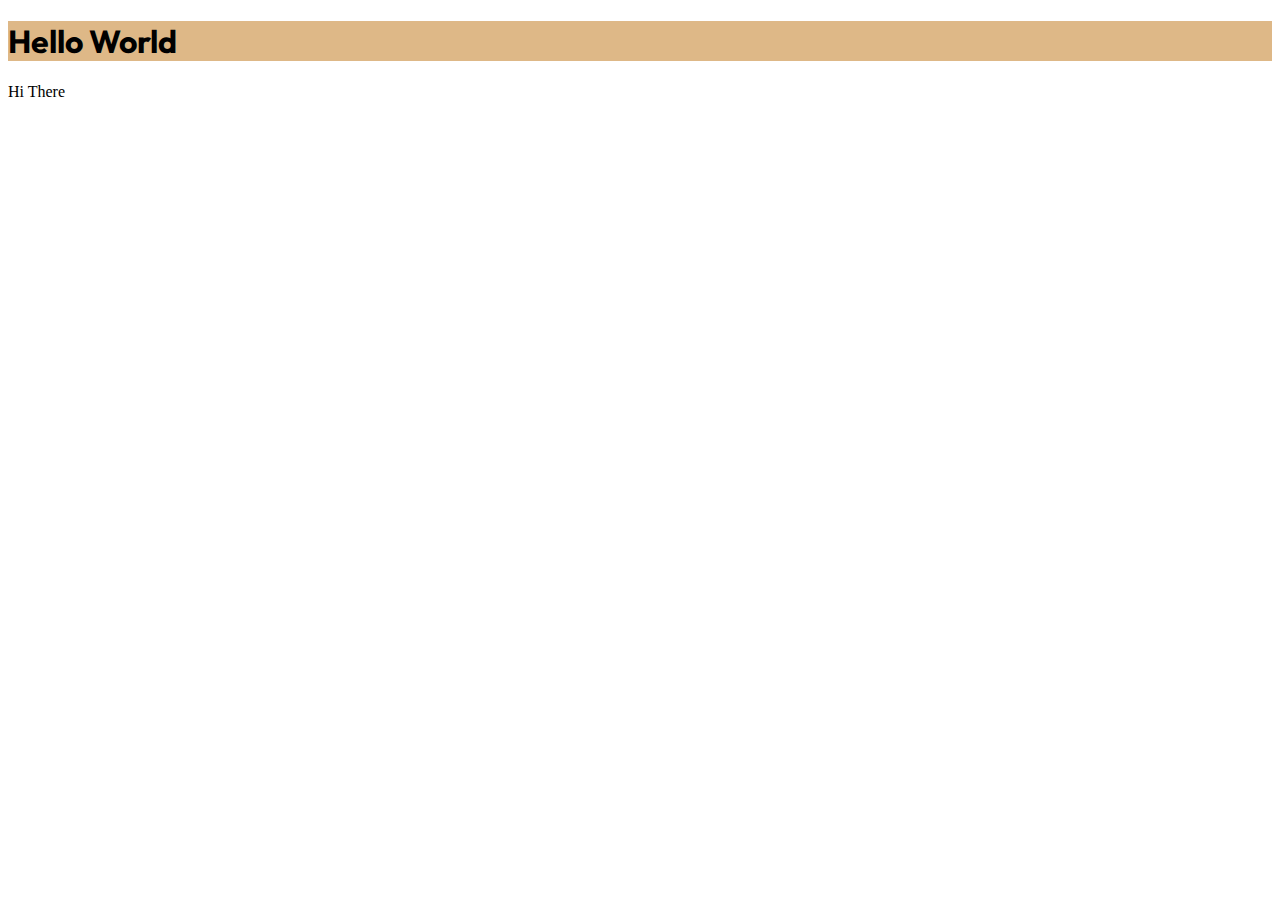
==== index.html @ afb4214e "added files" ====
<!DOCTYPE html>
<html lang="en">
  <head>
    <meta charset="UTF-8" />
    <meta http-equiv="X-UA-Compatible" content="IE=edge" />
    <meta name="viewport" content="width=device-width, initial-scale=1.0" />
    <!-- CSS only -->
    <link
      href="https://cdn.jsdelivr.net/npm/bootstrap@5.2.0/dist/css/bootstrap.min.css"
      rel="stylesheet"
      integrity="sha384-gH2yIJqKdNHPEq0n4Mqa/HGKIhSkIHeL5AyhkYV8i59U5AR6csBvApHHNl/vI1Bx"
      crossorigin="anonymous"
    />
    <!-- JavaScript Bundle with Popper -->
    <script
      src="https://cdn.jsdelivr.net/npm/bootstrap@5.2.0/dist/js/bootstrap.bundle.min.js"
      integrity="sha384-A3rJD856KowSb7dwlZdYEkO39Gagi7vIsF0jrRAoQmDKKtQBHUuLZ9AsSv4jD4Xa"
      crossorigin="anonymous"
    ></script>
    <link rel="preconnect" href="https://fonts.googleapis.com" />
    <link rel="preconnect" href="https://fonts.gstatic.com" crossorigin />
    <link
      href="https://fonts.googleapis.com/css2?family=Outfit&display=swap"
      rel="stylesheet"
    />
    <link rel="stylesheet" href="styles/portfolio.css" />
    <title>Document</title>
  </head>
  <body>
    <div class="d-flex">
      <h1>Hello World</h1>
      <p>Hi There</p>
    </div>
  </body>
</html>
---- styles/portfolio.css ----
h1 {
  font-family: "Outfit", sans-serif;
  background-color: burlywood;
}
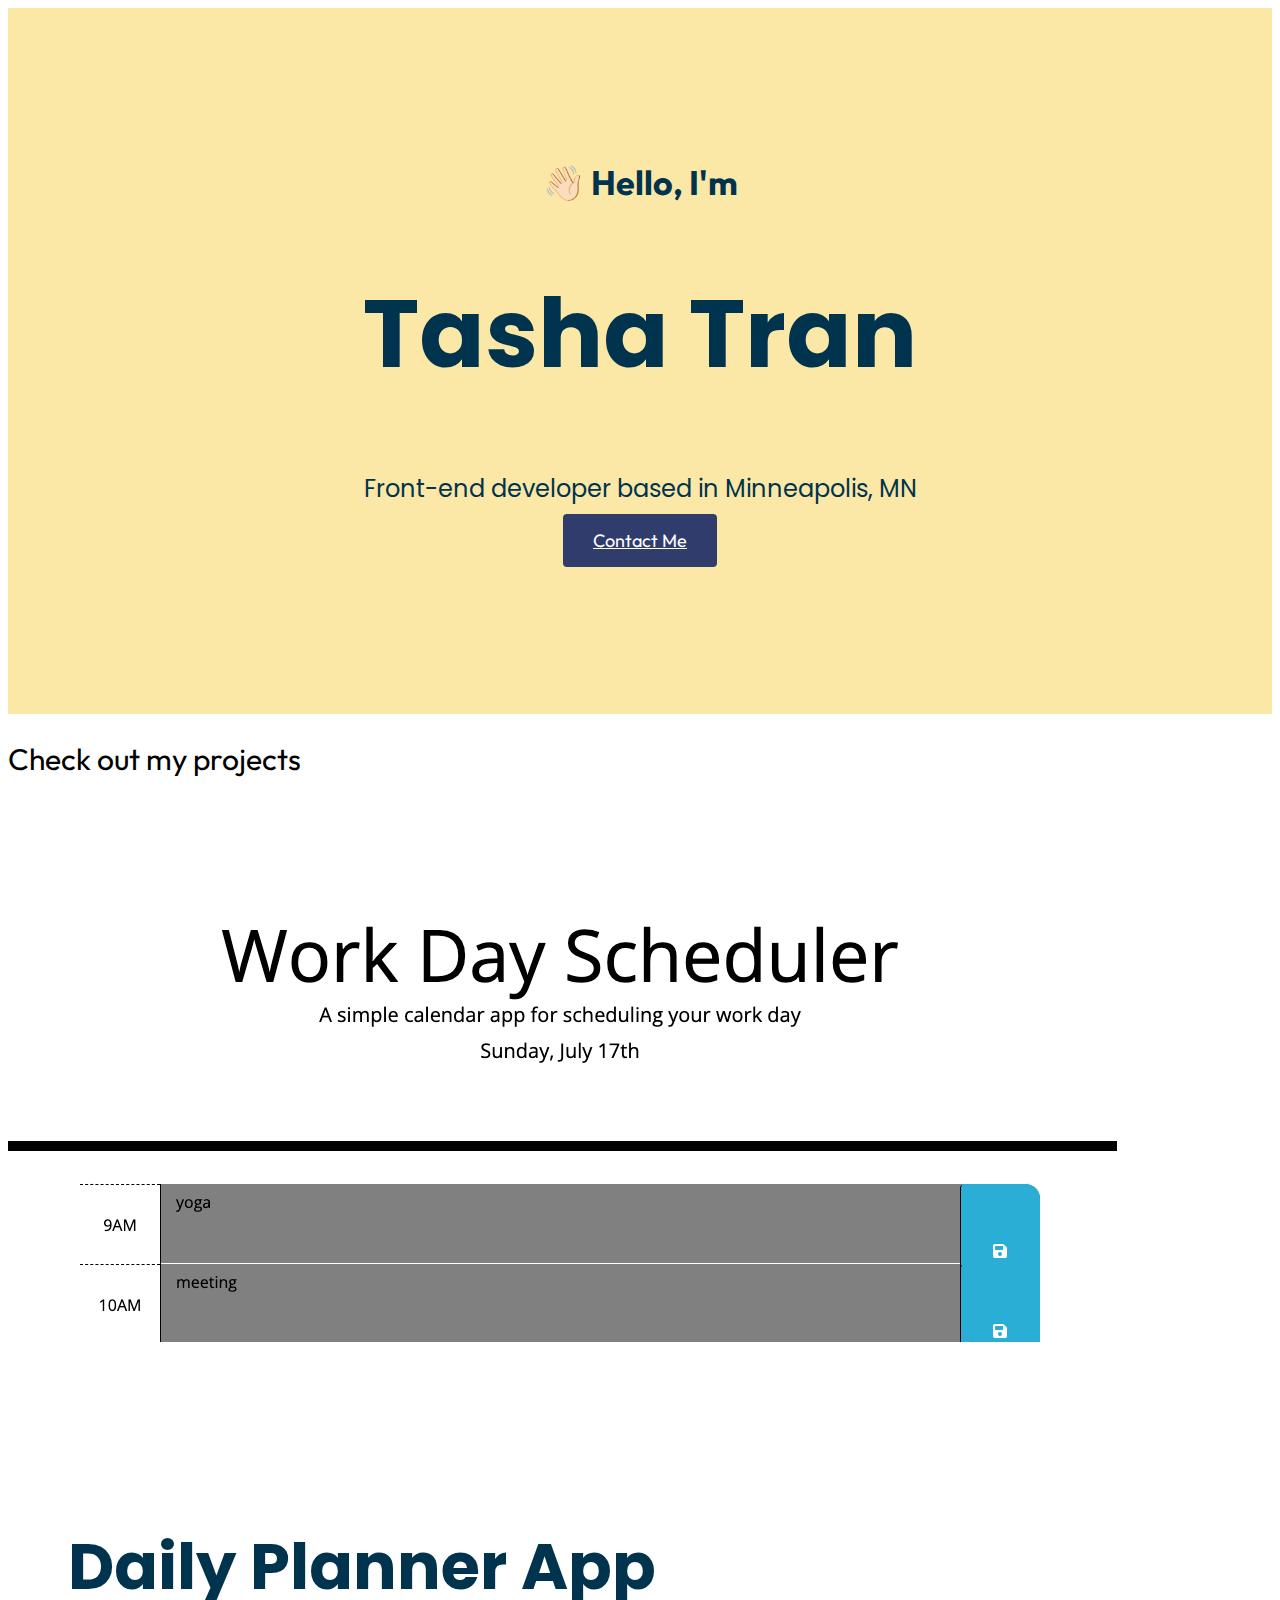
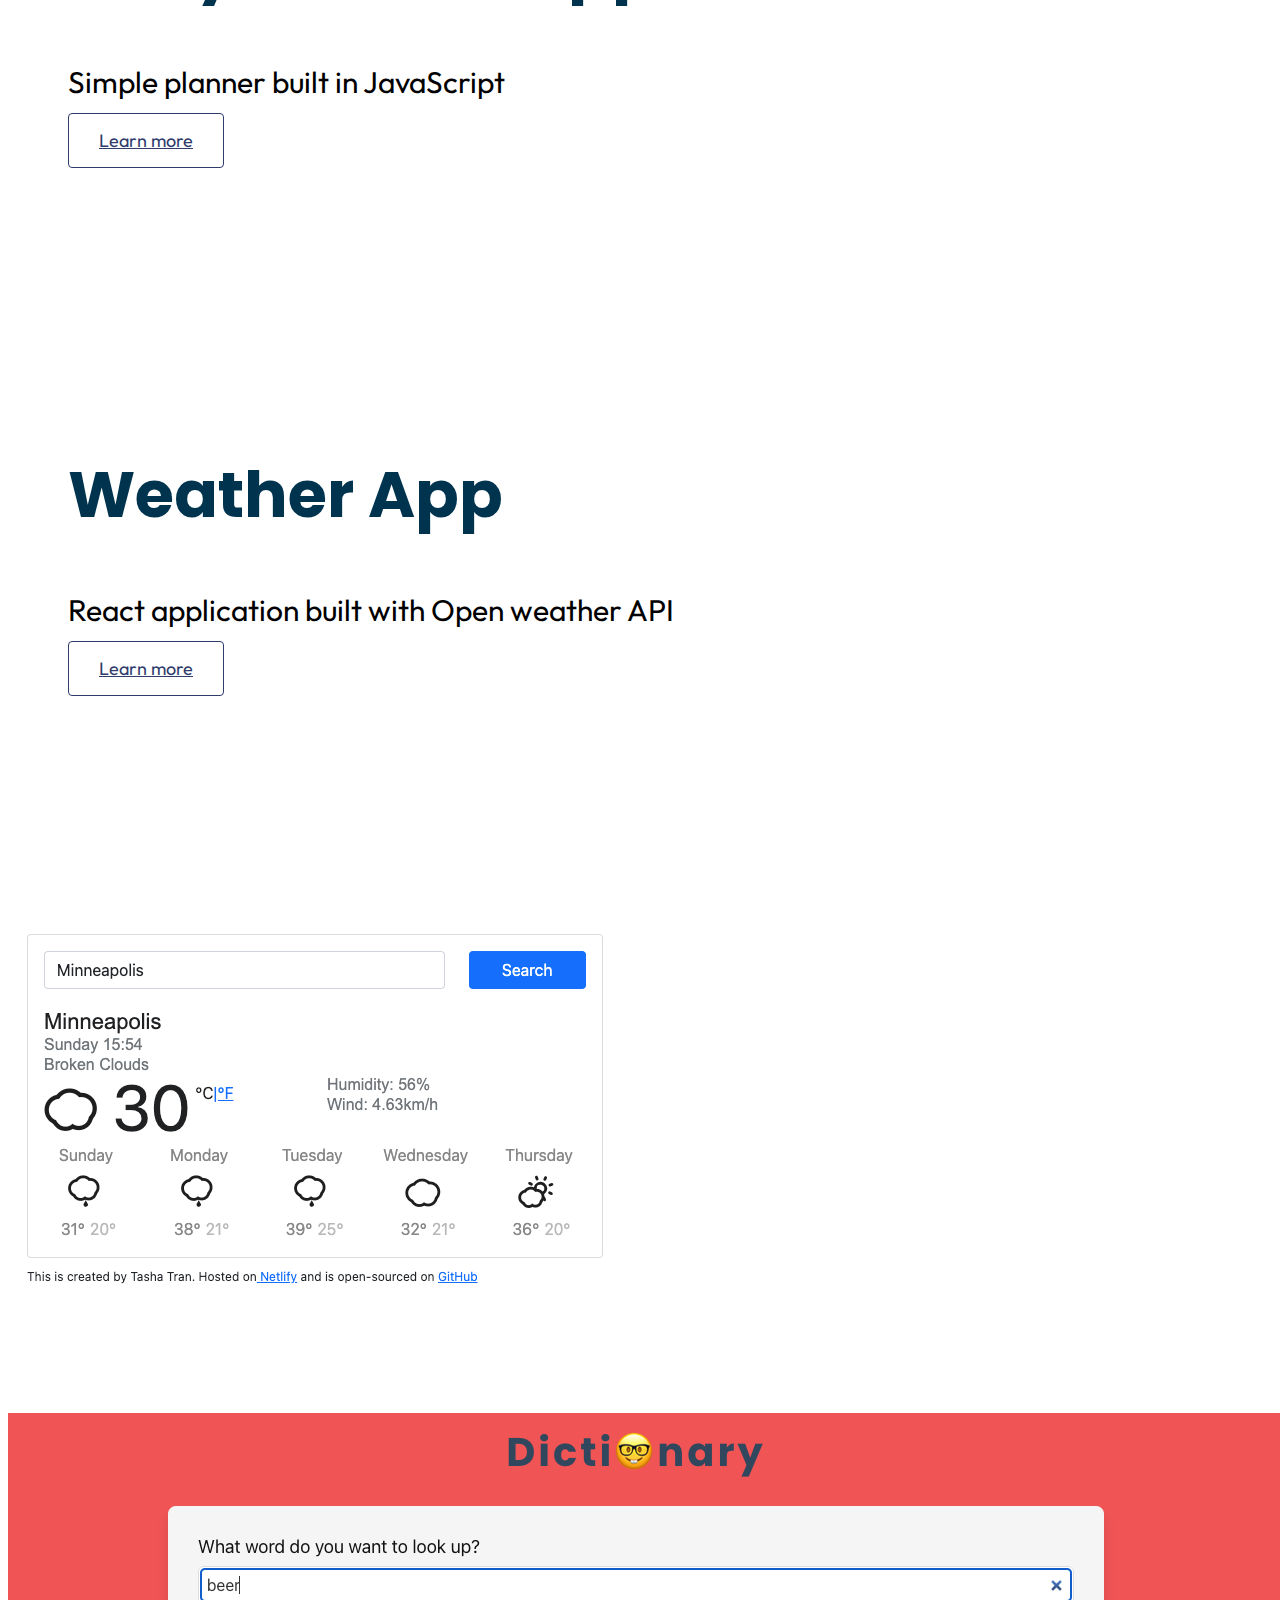
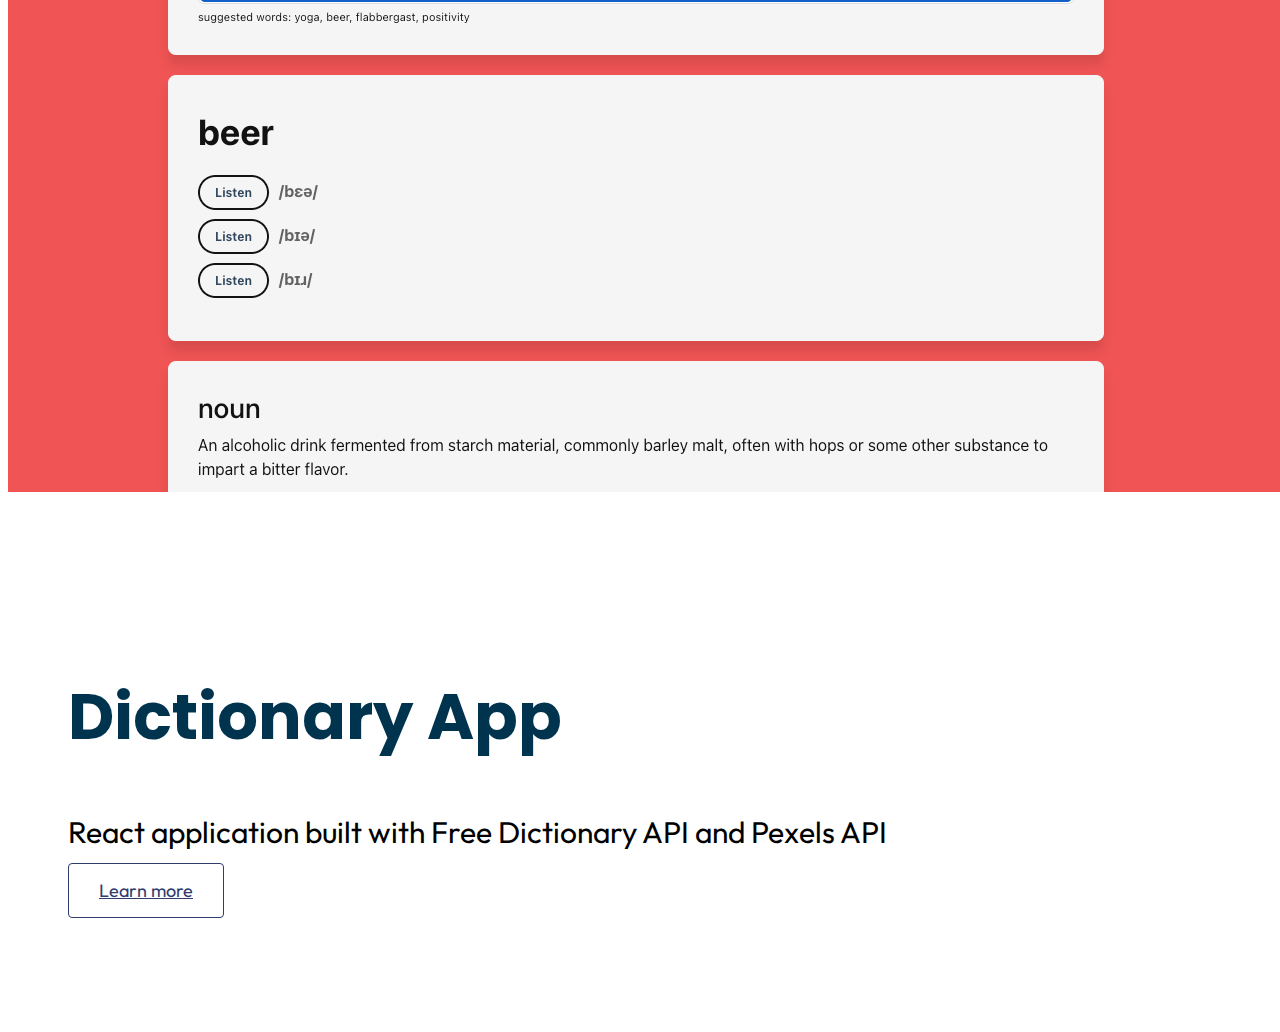
==== commit 5d7656c1: "added images and home page content" ====
--- a/index.html
+++ b/index.html
@@ -4,6 +4,7 @@
     <meta charset="UTF-8" />
     <meta http-equiv="X-UA-Compatible" content="IE=edge" />
     <meta name="viewport" content="width=device-width, initial-scale=1.0" />
+    <title>Tasha</title>
     <!-- CSS only -->
     <link
       href="https://cdn.jsdelivr.net/npm/bootstrap@5.2.0/dist/css/bootstrap.min.css"
@@ -11,25 +12,78 @@
       integrity="sha384-gH2yIJqKdNHPEq0n4Mqa/HGKIhSkIHeL5AyhkYV8i59U5AR6csBvApHHNl/vI1Bx"
       crossorigin="anonymous"
     />
+    <link rel="stylesheet" href="styles/portfolio.css" />
+    <link rel="preconnect" href="https://fonts.googleapis.com" />
+    <link rel="preconnect" href="https://fonts.gstatic.com" crossorigin />
+    <link
+      href="https://fonts.googleapis.com/css2?family=Outfit&family=Poppins:wght@500&display=swap"
+      rel="stylesheet"
+    />
     <!-- JavaScript Bundle with Popper -->
     <script
       src="https://cdn.jsdelivr.net/npm/bootstrap@5.2.0/dist/js/bootstrap.bundle.min.js"
       integrity="sha384-A3rJD856KowSb7dwlZdYEkO39Gagi7vIsF0jrRAoQmDKKtQBHUuLZ9AsSv4jD4Xa"
       crossorigin="anonymous"
     ></script>
-    <link rel="preconnect" href="https://fonts.googleapis.com" />
-    <link rel="preconnect" href="https://fonts.gstatic.com" crossorigin />
-    <link
-      href="https://fonts.googleapis.com/css2?family=Outfit&display=swap"
-      rel="stylesheet"
-    />
-    <link rel="stylesheet" href="styles/portfolio.css" />
-    <title>Document</title>
   </head>
   <body>
-    <div class="d-flex">
-      <h1>Hello World</h1>
-      <p>Hi There</p>
+    <div class="hero">
+      <p>👋🏻 Hello, I'm</p>
+      <h1>Tasha Tran</h1>
+      <h2 class="mb-5">Front-end developer based in Minneapolis, MN</h2>
+      <a href="#" class="btn btn-branding">Contact Me</a>
     </div>
+    <p class="text-center m-5">
+      Check out my projects
+    </p>
+    <div class="container">
+      <div class="row mb-5">
+        <div class="col d-none d-lg-block">
+          <div class="images">
+          <img src="images/dailyPlanner.png" class="img-fluid" alt="" />
+          </div>
+        </div>
+        <div class="col">
+          <div class="project-desciption">
+            <h2 class="mb-5">Daily Planner App</h2>
+            <p class="mb-5 text-muted">
+              Simple planner built in JavaScript
+            </p>
+            <a href="" class="btn btn-branding-outline"> Learn more </a>
+          </div>
+        </div>
+      </div>
+      <div class="row mb-5">
+        <div class="col">
+          <div class="project-desciption">
+            <h2 class="mb-5">Weather App</h2>
+            <p class="mb-5 text-muted">
+              React application built with Open weather API
+            </p>
+            <a href="" class="btn btn-branding-outline"> Learn more </a>
+          </div>
+        </div>
+        <div class="col d-none d-lg-block">
+          <div class="images">
+          <img src="images/weather.png" class="img-fluid" alt="" />
+          </div>
+        </div>
+      </div>
+      <div class="row">
+        <div class="col d-none d-lg-block">
+          <div class="images">
+          <img src="images/dictionary.png" class="img-fluid" alt="" />
+          </div>
+        </div>
+        <div class="col">
+          <div class="project-desciption">
+            <h2 class="mb-5">Dictionary App</h2>
+            <p class="mb-5 text-muted">
+              React application built with Free Dictionary API and Pexels API
+            </p>
+            <a href="" class="btn btn-branding-outline"> Learn more </a>
+          </div>
+        </div>
+      </div>
   </body>
 </html>
--- a/styles/portfolio.css
+++ b/styles/portfolio.css
@@ -1,4 +1,102 @@
+:root {
+  --branding-color: #303c6c;
+  --secondary-color: #fbe8a6;
+  --heading-font-family: "Poppins", sans-serif;
+  --default-font-family: "Outfit", sans-serif;
+}
+
+body {
+  font-family: var(--default-font-family);
+}
+
+h1,
+h2,
+h3,
+h4,
+h5,
+h6 {
+  color: #00334e;
+  font-family: var(--heading-font-family);
+  font-weight: bold;
+}
+
 h1 {
-  font-family: "Outfit", sans-serif;
-  background-color: burlywood;
+  font-size: 96px;
+  line-height: 1.5;
 }
+
+h2 {
+  font-size: 64px;
+}
+
+p {
+  font-weight: normal;
+  font-size: 30px;
+  line-height: 30px;
+}
+
+.hero {
+  background: var(--secondary-color);
+  text-align: center;
+  padding: 160px 20px;
+}
+
+.hero p {
+  font-size: 34px;
+  font-weight: bold;
+  margin: 0;
+  color: #00334e;
+}
+
+.hero h2 {
+  font-family: var(--heading-font-family);
+  font-weight: normal;
+  line-height: 1.5;
+  font-size: 24px;
+}
+
+.btn-branding {
+  background: var(--branding-color);
+  border-radius: 4px;
+  color: white;
+  font-size: 18px;
+  line-height: 27px;
+  padding: 15px 30px;
+}
+
+.btn-branding-outline {
+  color: var(--branding-color);
+  border: 1px solid var(--branding-color);
+  border-radius: 4px;
+  font-size: 18px;
+  line-height: 27px;
+  padding: 15px 30px;
+}
+
+.project-desciption {
+  padding: 120px 60px;
+}
+
+.images {
+  margin-top: 120px;
+}
+
+@media (max-width: 900px) {
+  h1 {
+    font-size: 44px;
+    line-height: 2;
+  }
+
+  h2 {
+    font-size: 34px;
+  }
+
+  .hero {
+    padding: 80px 20px;
+  }
+
+  .project-desciption {
+    padding: 0;
+    text-align: center;
+  }
+}
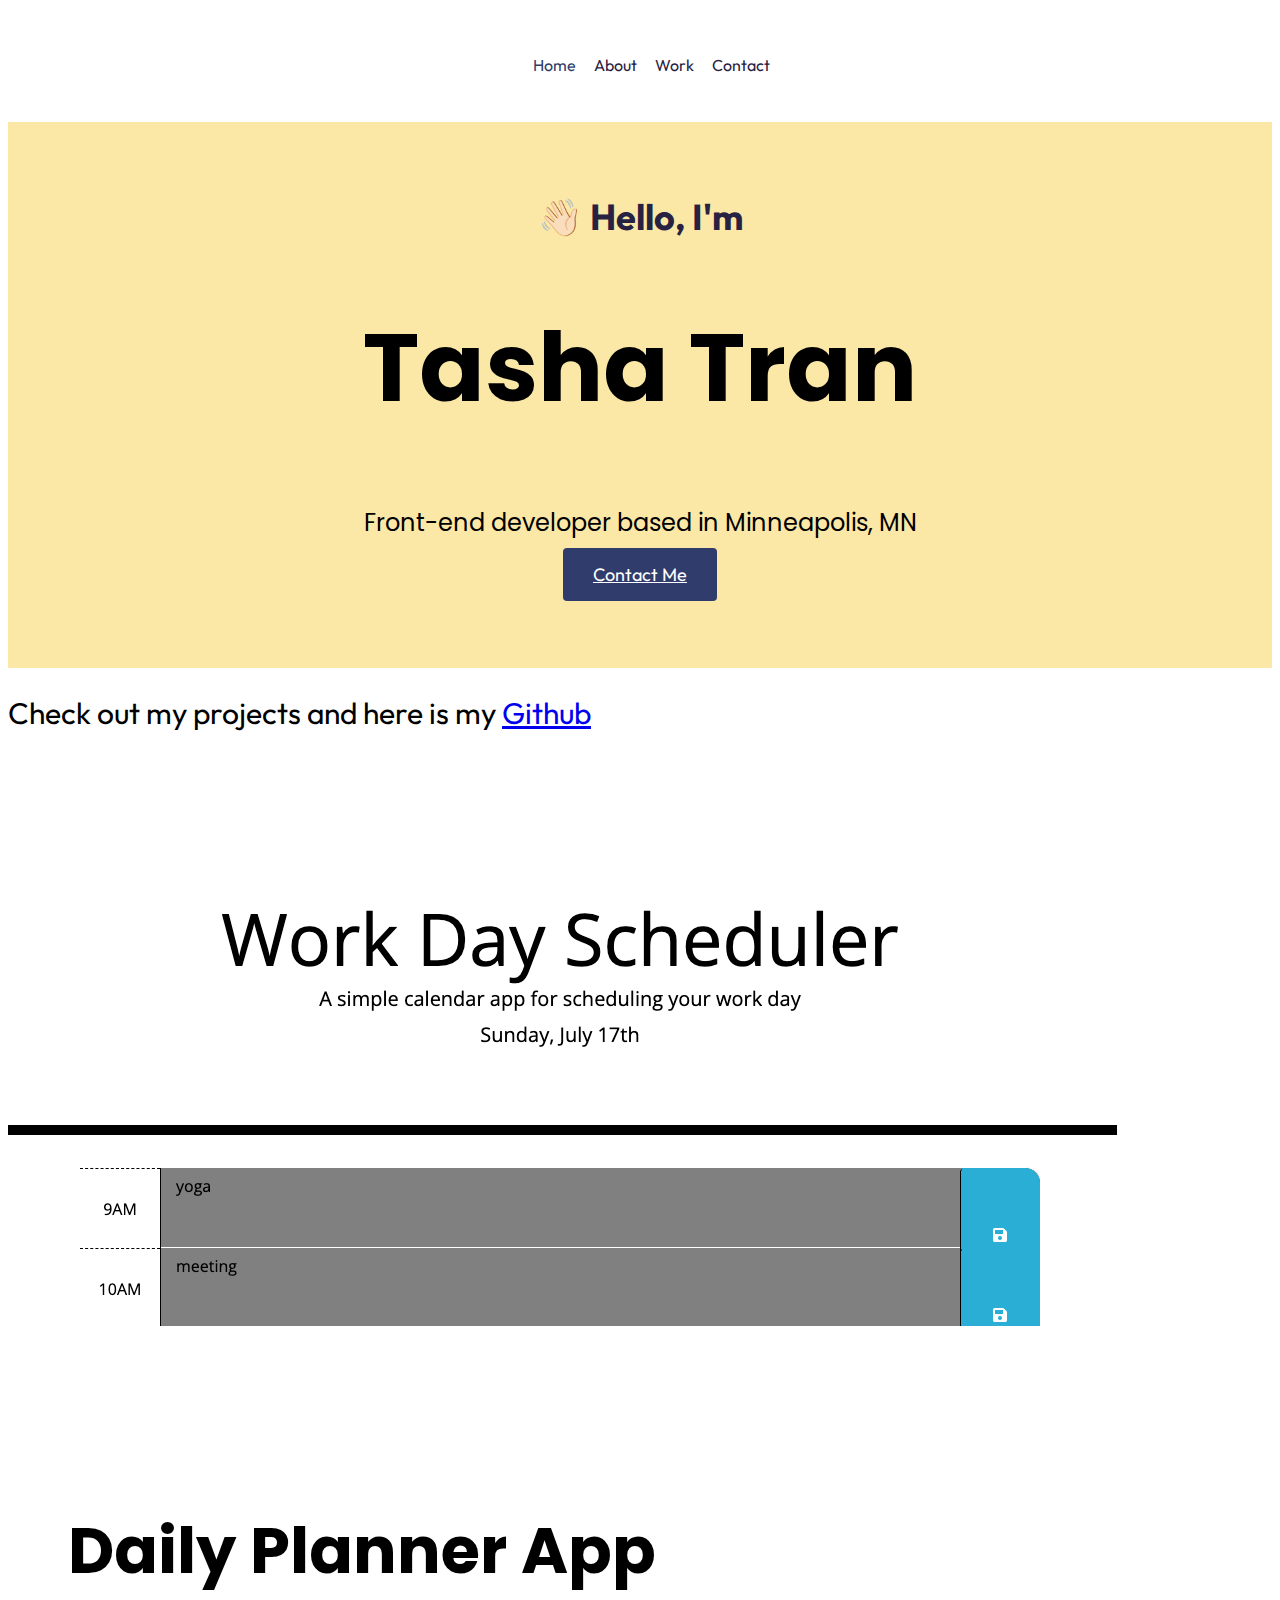
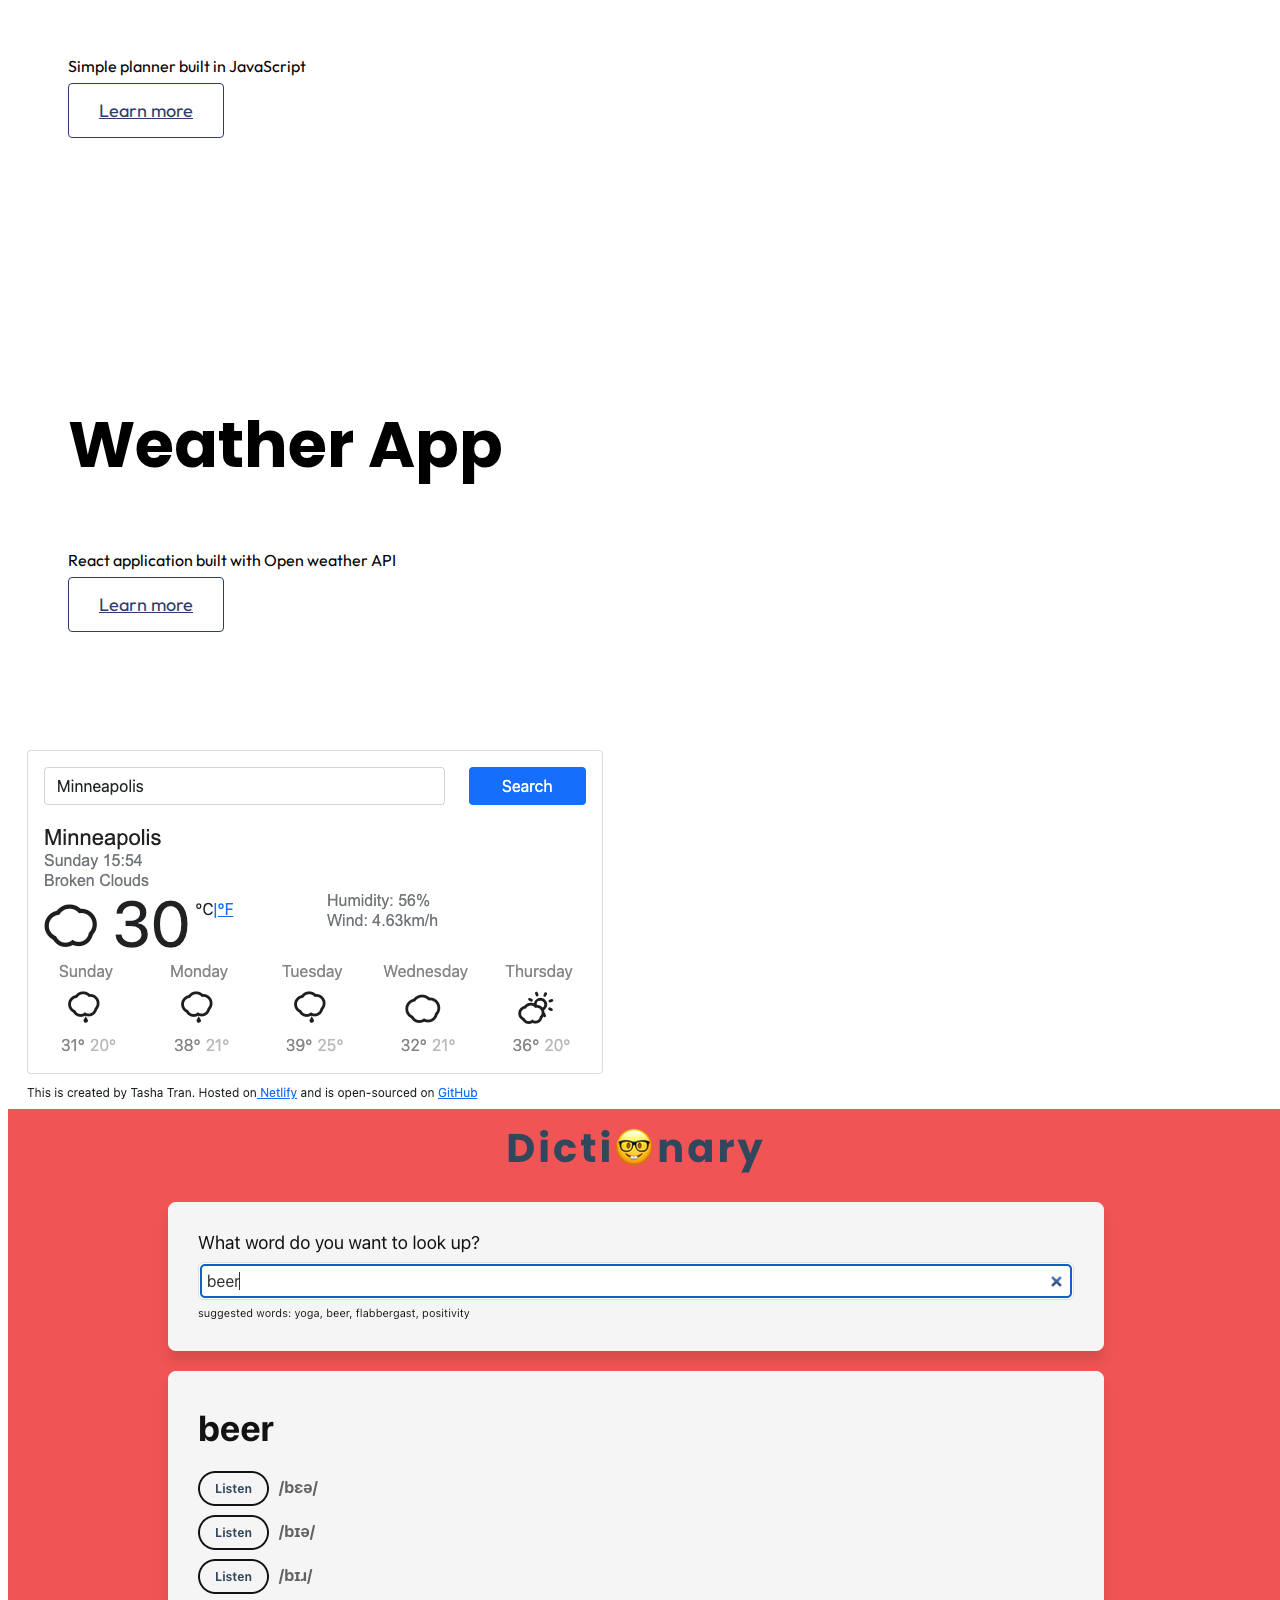
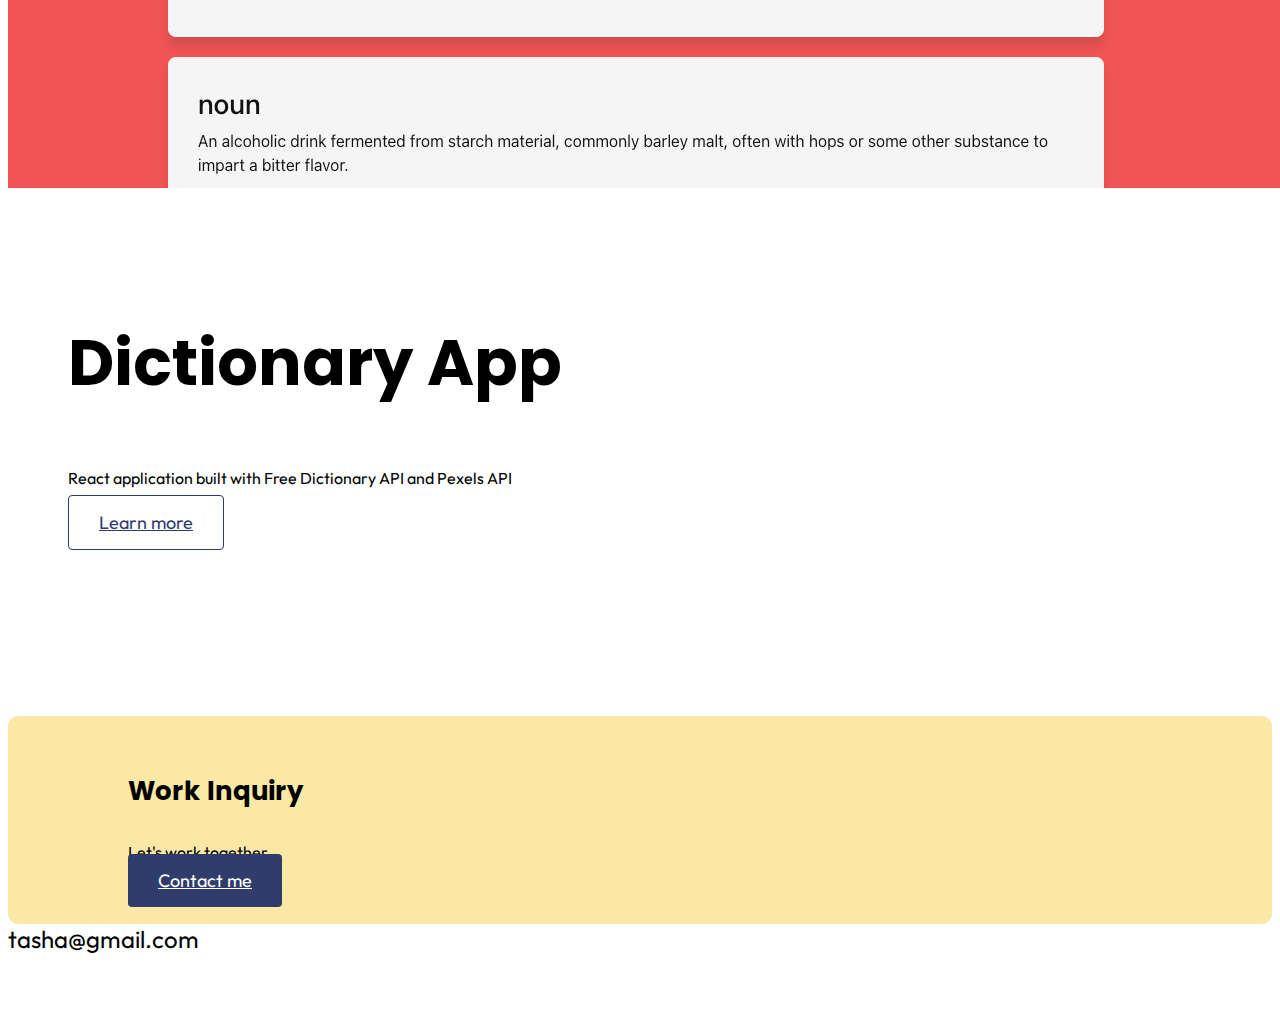
==== commit ee3ec007: "added pages and styles" ====
--- a/index.html
+++ b/index.html
@@ -4,7 +4,8 @@
     <meta charset="UTF-8" />
     <meta http-equiv="X-UA-Compatible" content="IE=edge" />
     <meta name="viewport" content="width=device-width, initial-scale=1.0" />
-    <title>Tasha</title>
+    <meta name="description" content=" Tasha is a Front-end developer in Minneapolis and is excited about building websites"/>
+    <title>Tasha-Front-end Developer</title>
     <!-- CSS only -->
     <link
       href="https://cdn.jsdelivr.net/npm/bootstrap@5.2.0/dist/css/bootstrap.min.css"
@@ -27,20 +28,39 @@
     ></script>
   </head>
   <body>
+    <div class="container">
+      <nav class="d-flex justify-content-between">
+   
+        <ul>
+          <li class="active">
+            <a href="/" title="Homepage"> Home</a>
+          </li>
+          <li>
+            <a href="/about.html" title="About Tasha Page"> About</a>
+          </li>
+          <li>
+            <a href="/work.html" title="Showcasing Projects Page"> Work</a>
+          </li>
+          <li>
+            <a href="/contact.html" title="Contact me Page"> Contact</a>
+          </li>
+        </ul>
+      </nav>
+    </div>
     <div class="hero">
       <p>👋🏻 Hello, I'm</p>
       <h1>Tasha Tran</h1>
       <h2 class="mb-5">Front-end developer based in Minneapolis, MN</h2>
-      <a href="#" class="btn btn-branding">Contact Me</a>
+      <a href="./contact.html" class="btn btn-branding">Contact Me</a>
     </div>
-    <p class="text-center m-5">
-      Check out my projects
+    <p class="text-center m-5" style="font-size: 30px">
+      Check out my projects and here is my <a href="https://github.com/tashatran/portfolioProject">Github </a> 
     </p>
     <div class="container">
       <div class="row mb-5">
         <div class="col d-none d-lg-block">
           <div class="images">
-          <img src="images/dailyPlanner.png" class="img-fluid" alt="" />
+          <img src="images/dailyPlanner.png" class="img-fluid" style="margin-top: 120px;" alt="daily planner application" />
           </div>
         </div>
         <div class="col">
@@ -49,41 +69,58 @@
             <p class="mb-5 text-muted">
               Simple planner built in JavaScript
             </p>
-            <a href="" class="btn btn-branding-outline"> Learn more </a>
+            <a href="./work.html" class="btn btn-branding-outline"> Learn more </a>
           </div>
         </div>
       </div>
       <div class="row mb-5">
         <div class="col">
-          <div class="project-desciption">
-            <h2 class="mb-5">Weather App</h2>
+          <div class="project-desciption" style="margin-top: -20px">
+            <h2 class="mb-3">Weather App</h2>
             <p class="mb-5 text-muted">
               React application built with Open weather API
             </p>
-            <a href="" class="btn btn-branding-outline"> Learn more </a>
+            <a href="./work.html" class="btn btn-branding-outline"> Learn more </a>
           </div>
         </div>
         <div class="col d-none d-lg-block">
           <div class="images">
-          <img src="images/weather.png" class="img-fluid" alt="" />
+          <img src="images/weather.png" class="img-fluid" alt="weather application" />
           </div>
         </div>
       </div>
       <div class="row">
         <div class="col d-none d-lg-block">
           <div class="images">
-          <img src="images/dictionary.png" class="img-fluid" alt="" />
+          <img src="images/dictionary.png" class="img-fluid" alt="dictionary application" />
           </div>
         </div>
         <div class="col">
-          <div class="project-desciption">
+          <div class="project-desciption" style="margin-top: -50px" >
             <h2 class="mb-5">Dictionary App</h2>
             <p class="mb-5 text-muted">
               React application built with Free Dictionary API and Pexels API
             </p>
-            <a href="" class="btn btn-branding-outline"> Learn more </a>
+            <a href="./work.html" class="btn btn-branding-outline"> Learn more </a>
           </div>
         </div>
+        <footer>
+        <div class="contact-box justify-content-between mb-5 d-none d-md-flex">
+          <div>
+            <h3>Work Inquiry</h3>
+            <p class="text-muted">Let's work together</p>
+          </div>
+          <div>
+            <a href="./contact.html" class="btn btn-branding mt-3"> Contact me </a>
+          </div>
+        </div>
+        <div class="d-flex justify-content-center mb-5">
+          <a href="./contact.html" title="contact Tasha" class="email-link">
+            tasha@gmail.com
+          </a>
+        </div>
+        
+      </footer>
       </div>
   </body>
 </html>
--- a/styles/portfolio.css
+++ b/styles/portfolio.css
@@ -15,7 +15,7 @@
 h4,
 h5,
 h6 {
-  color: #00334e;
+  color: black;
   font-family: var(--heading-font-family);
   font-weight: bold;
 }
@@ -29,23 +29,26 @@
   font-size: 64px;
 }
 
+h3 {
+  font-size: 26px;
+}
 p {
   font-weight: normal;
-  font-size: 30px;
+  font-size: 16px;
   line-height: 30px;
 }
 
 .hero {
   background: var(--secondary-color);
   text-align: center;
-  padding: 160px 20px;
+  padding: 80px 20px;
 }
 
 .hero p {
-  font-size: 34px;
+  font-size: 36px;
   font-weight: bold;
   margin: 0;
-  color: #00334e;
+  color: #272142;
 }
 
 .hero h2 {
@@ -53,6 +56,35 @@
   font-weight: normal;
   line-height: 1.5;
   font-size: 24px;
+}
+
+.content-container {
+  padding: 50px 20px;
+}
+
+.content h1 {
+  font-size: 64px;
+  line-height: 80px;
+}
+
+.content h2 {
+  font-size: 18px;
+  font-family: var(--default-font-family);
+}
+
+.content h3 {
+  font-size: 24px;
+  line-height: 1.5;
+
+  font-family: var(--default-font-family);
+}
+
+.content p {
+  font-size: 14px;
+}
+
+.content {
+  margin: 30px;
 }
 
 .btn-branding {
@@ -73,26 +105,58 @@
   padding: 15px 30px;
 }
 
+.project-button {
+  display: block;
+  text-align: center;
+}
 .project-desciption {
   padding: 120px 60px;
 }
 
-.images {
-  margin-top: 120px;
+.logo {
+  max-height: 40px;
+}
+
+nav {
+  padding: 20px 0;
+}
+
+nav ul {
+  padding: 0;
+  margin-left: 510px;
+}
+
+nav li {
+  display: inline;
+  list-style: none;
+  line-height: 42px;
+  margin-left: 15px;
+}
+
+nav a {
+  text-decoration: none;
+  color: #272142;
+  transition: all 100ms ease-in-out;
+}
+
+nav a:hover,
+nav li.active a {
+  color: var(--branding-color);
 }
 
 @media (max-width: 900px) {
   h1 {
     font-size: 44px;
-    line-height: 2;
+    line-height: 56px;
   }
 
   h2 {
-    font-size: 34px;
+    font-size: 44px;
   }
 
-  .hero {
-    padding: 80px 20px;
+  .content {
+    text-align: center;
+    padding: 0;
   }
 
   .project-desciption {
@@ -100,3 +164,27 @@
     text-align: center;
   }
 }
+footer {
+  margin: 60px 0;
+}
+
+footer .contact-box {
+  background: var(--secondary-color);
+  margin-top: 20px;
+  padding: 30px 120px;
+  border-radius: 10px;
+}
+
+footer .contact-box p {
+  margin: 0;
+}
+
+footer .email-link {
+  text-decoration: none;
+  color: black;
+  font-size: 24px;
+}
+
+footer .email-link:hover {
+  color: var(--branding-color);
+}
